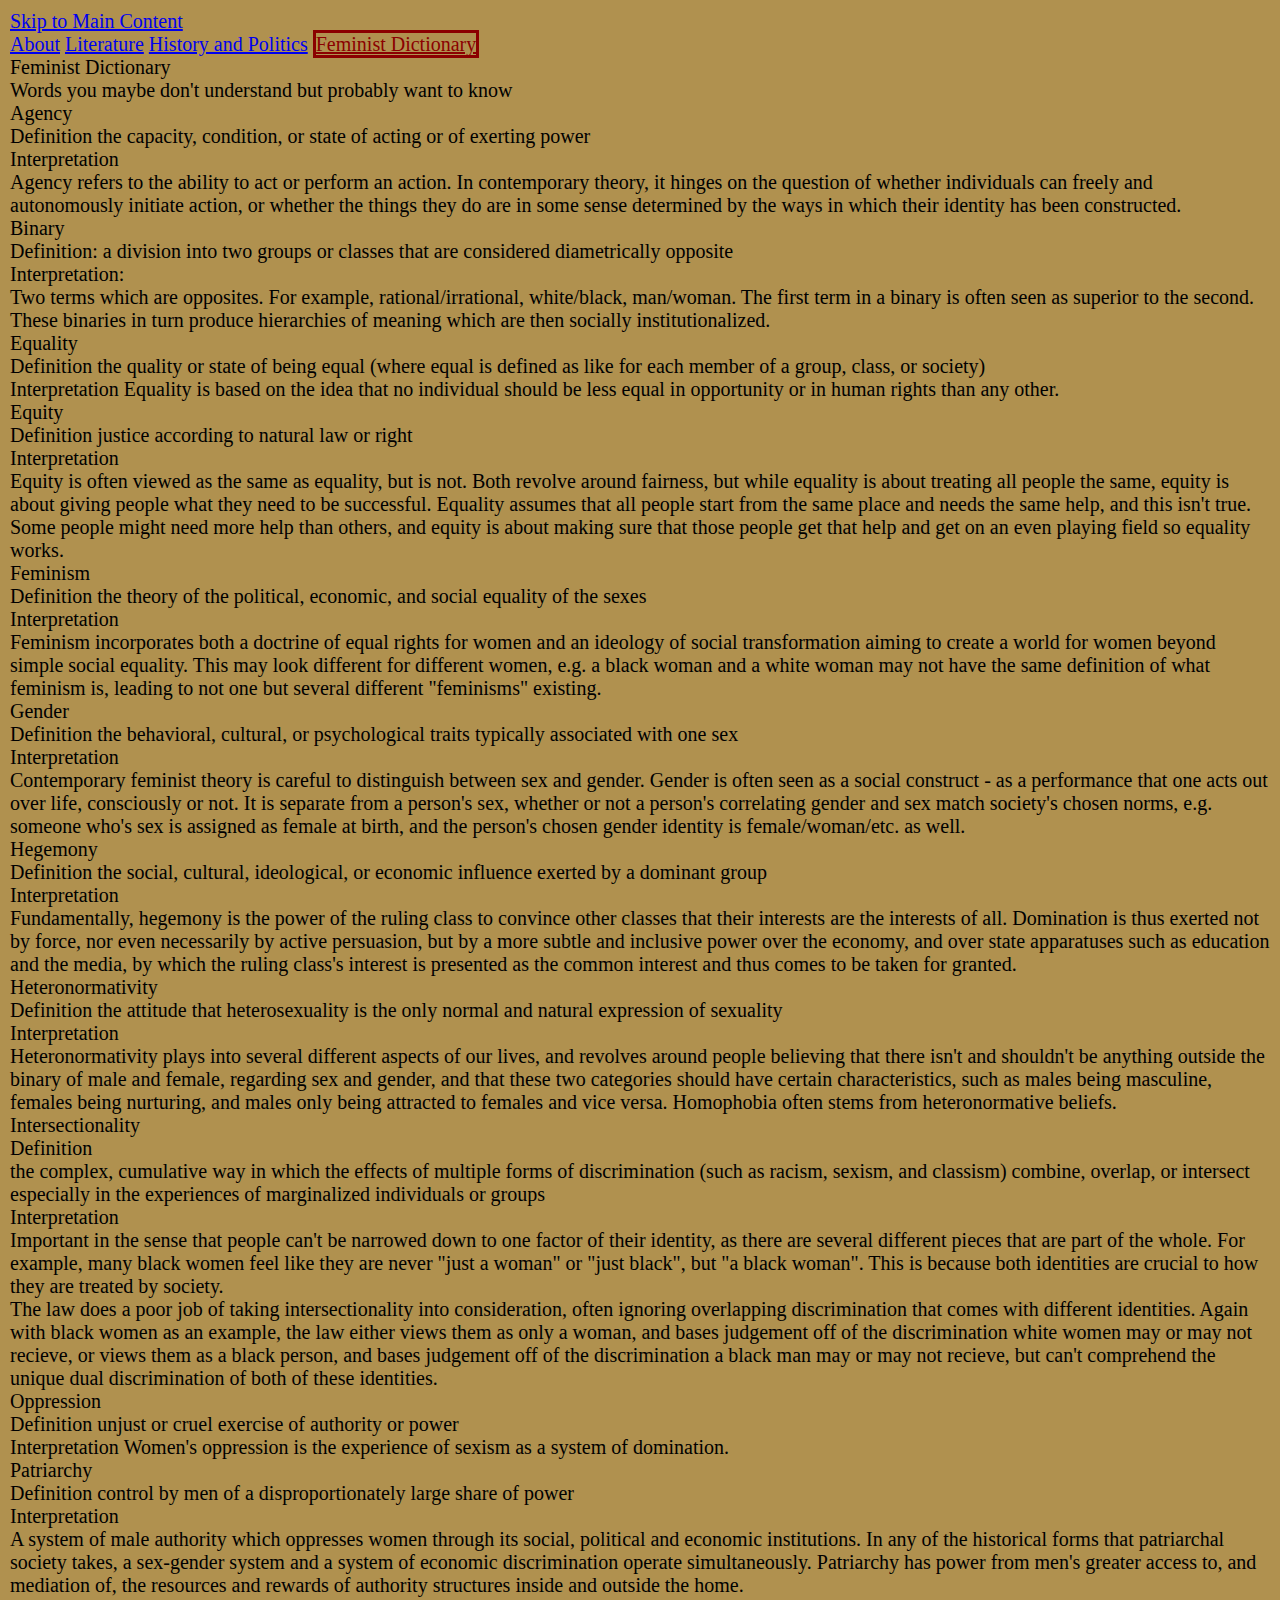
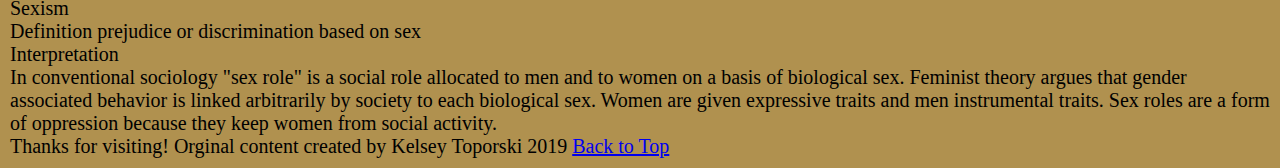
==== femdict.html @ 88dc7a97 "Add files via upload" ====
<!DOCTYPE html>
<html lang="en">
<head>
  <meta charset="UTF-8">

  <meta name="viewport" content="width=device-width, initial-scale=1.0">

  <!-- connects to the stylesheets -->
  <link rel="stylesheet" href="css/reset.css">
  <link rel="stylesheet" href="css/style.css">

  <!-- connect to a Google font -->  
  <!-- connect to a Font Aweseom font -->
  <!-- connect to a favicon -->

  <title>Women's Web - Dictionary</title>
</head>

<body>
  <a href="#mainstuff">Skip to Main Content</a>
  <header>
    <nav>
        <ul>
          <li><a href="index.html">About</a></li>
          <li><a href="literature.html">Literature</a></li>
          <li><a href="history.html">History and Politics</a></li>
          <li><a class= "active" href="femdict.html">Feminist Dictionary</a></li>
        </ul>
    </nav>
      <!-- definitions from meriam webster -->
      <!-- interpretations from
            The Dictionary of Feminist Theory - Maggie Humm,
            Key Concepts In Post-Colonial Studies - Ashcroft, Bill, Gareth Griffiths, and Helen Tiffin,
            or myself -->
      <!-- interpretation of equity from https://everydayfeminism.com/2014/09/equality-is-not-enough/ -->

    <h1>Feminist Dictionary</h1>
    Words you maybe don't understand but probably want to know

  </header>

  <main id="mainstuff">
  

      <!-- definitions from meriam webster -->
      <!-- interpretations from
            The Dictionary of Feminist Theory - Maggie Humm,
            Key Concepts In Post-Colonial Studies - Ashcroft, Bill, Gareth Griffiths, and Helen Tiffin,
            or myself -->
      <!-- interpretation of equity from https://everydayfeminism.com/2014/09/equality-is-not-enough/ -->

      <dl>
        <dt>Agency</dt>
        <dd>Definition
          <p>
            the capacity, condition, or state of acting or of exerting power
          </p>
        <dd>Interpretation
          <p>
            Agency refers to the ability to act or perform an action. In contemporary theory, it hinges on the question of whether individuals can freely and autonomously initiate action, or whether the things they do are in some sense determined by the ways in which their identity has been constructed.
          </p>

        
        <dt>Binary</dt>
        <dd>Definition:
          <p>
            a division into two groups or classes that are considered diametrically opposite
          </p></dd>
        <dd>Interpretation:
          <p>
            Two terms which are opposites. For example, rational/irrational, white/black, man/woman. The first term in a binary is often seen as superior to the second. These binaries in turn produce hierarchies of meaning which are then socially institutionalized.
          </p></dd>
        
          
        <dt>Equality</dt>
        <dd>Definition
          <p>
            the quality or state of being equal (where equal is defined as like for each member of a group, class, or society)
          </p></dd>
        <dd>Interpretation
          <p>
            Equality is based on the idea that no individual should be less equal in opportunity or in human rights than any other.
          </p></dd>
        
          
        <dt>Equity</dt>
        <dd>Definition
          <p>
            justice according to natural law or right
          </p></dd>
        <dd>Interpretation
          <p>
            Equity is often viewed as the same as equality, but is not. Both revolve around fairness, but while equality is about treating all people the same, equity is about giving people what they need to be successful. Equality assumes that all people start from the same place and needs the same help, and this isn't true. Some people might need more help than others, and equity is about making sure that those people get that help and get on an even playing field so equality works.
          </p></dd>
        
          
        <dt>Feminism</dt>
        <dd>Definition
          <p>
            the theory of the political, economic, and social equality of the sexes
          </p></dd>
        <dd>Interpretation
          <p>
            Feminism incorporates both a doctrine of equal rights for women and an ideology of social transformation aiming to create a world for women beyond simple social equality. This may look different for different women, e.g. a black woman and a white woman may not have the same definition of what feminism is, leading to not one but several different "feminisms" existing.
          </p></dd>
       
          
        <dt>Gender</dt>
        <dd>Definition
          <p>
            the behavioral, cultural, or psychological traits typically associated with one sex
          </p></dd>
        <dd>Interpretation
          <p>
            Contemporary feminist theory is careful to distinguish between sex and gender. Gender is often seen as a social construct - as a performance that one acts out over life, consciously or not. It is separate from a person's sex, whether or not a person's correlating gender and sex match society's chosen norms, e.g. someone who's sex is assigned as female at birth, and the person's chosen gender identity is female/woman/etc. as well.
          </p></dd>
        
          
        <dt>Hegemony</dt>
        <dd>Definition
          <p>
            the social, cultural, ideological, or economic influence exerted by a dominant group
          </p></dd>
        <dd>Interpretation
          <p>
            Fundamentally, hegemony is the power of the ruling class to convince other classes that their interests are the interests of all.  Domination is thus exerted not by force, nor even necessarily by active persuasion, but by a more subtle and inclusive power over the economy, and over state apparatuses such as education and the media, by which the ruling class's interest is presented as the common interest and thus comes to be taken for granted.
          </p></dd>
       
          
        <dt>Heteronormativity</dt>
        <dd>Definition
          <p>
            the attitude that heterosexuality is the only normal and natural expression of sexuality
          </p></dd>
        <dd>Interpretation
          <p>
            Heteronormativity plays into several different aspects of our lives, and revolves around people believing that there isn't and shouldn't be anything outside the binary of male and female, regarding sex and gender, and that these two categories should have certain characteristics, such as males being masculine, females being nurturing, and males only being attracted to females and vice versa. Homophobia often stems from heteronormative beliefs.
          </p></dd>
        
          
        <dt>Intersectionality</dt>
        <dd>Definition
          <p>
            the complex, cumulative way in which the effects of multiple forms of discrimination (such as racism, sexism, and classism) combine, overlap, or intersect especially in the experiences of marginalized individuals or groups
          </p></dd>
        <dd>Interpretation
          <p>
            Important in the sense that people can't be narrowed down to one factor of their identity, as there are several different pieces that are part of the whole. For example, many black women feel like they are never "just a woman" or "just black", but "a black woman". This is because both identities are crucial to how they are treated by society.
          </p>
          <p>
            The law does a poor job of taking intersectionality into consideration, often ignoring overlapping discrimination that comes with different identities. Again with black women as an example, the law either views them as only a woman, and bases judgement off of the discrimination white women may or may not recieve, or views them as a black person, and bases judgement off of the discrimination a black man may or may not recieve, but can't comprehend the unique dual discrimination of both of these identities.
          </p></dd>
           
          
        <dt>Oppression</dt>
        <dd>Definition
          <p>
            unjust or cruel exercise of authority or power
          </p></dd>
        <dd>Interpretation
          <p>
            Women's oppression is the experience of sexism as a system of domination.
          </p></dd>
       
          
        <dt>Patriarchy</dt>
        <dd>Definition
          <p>
            control by men of a disproportionately large share of power
          </p></dd>
        <dd>Interpretation
          <p>
            A system of male authority which oppresses women through its social, political and economic institutions. In any of the historical forms that patriarchal society takes, a sex-gender system and a system of economic discrimination operate simultaneously. Patriarchy has power from men's greater access to, and mediation of, the resources and rewards of authority structures inside and outside the home.
          </p></dd>
             
          
        <dt>Sexism</dt>
        <dd>Definition
          <p>
            prejudice or discrimination based on sex
          </p></dd>
        <dd>Interpretation
          <p>
            In conventional sociology "sex role" is a social role allocated to men and to women on a basis of biological sex. Feminist theory argues that gender associated behavior is linked arbitrarily by society to each biological sex. Women are given expressive traits and men instrumental traits. Sex roles are a form of oppression because they keep women from social activity.
          </p></dd>
      </dl>

    </main>

    <footer>
      <p class="thanks">
        Thanks for visiting! <i class="far fa-grin"></i>
      </p>
      <p>Orginal content created by Kelsey Toporski 2019</p>

      <a href="#top" class="tops">Back to Top</a>
    </footer>

</body>
</html>
---- css/style.css ----
h2{
    font-size: 50px;
}

body{
	padding: 10px;
	background-color: #B0914F;
	font-size: 125%;
}

img{
    width: 45%;
    padding: 10px;
    margin: 5px;
    border: outset #4F6EB0 10px;
}

img:hover{
    color:blue
}

li{
    display: inline-block;
    margin: 5 px;
}

.active{
    color: darkred;
    border: solid darkred;
}

p{
    display: inline-block;
    text-align: left;
}
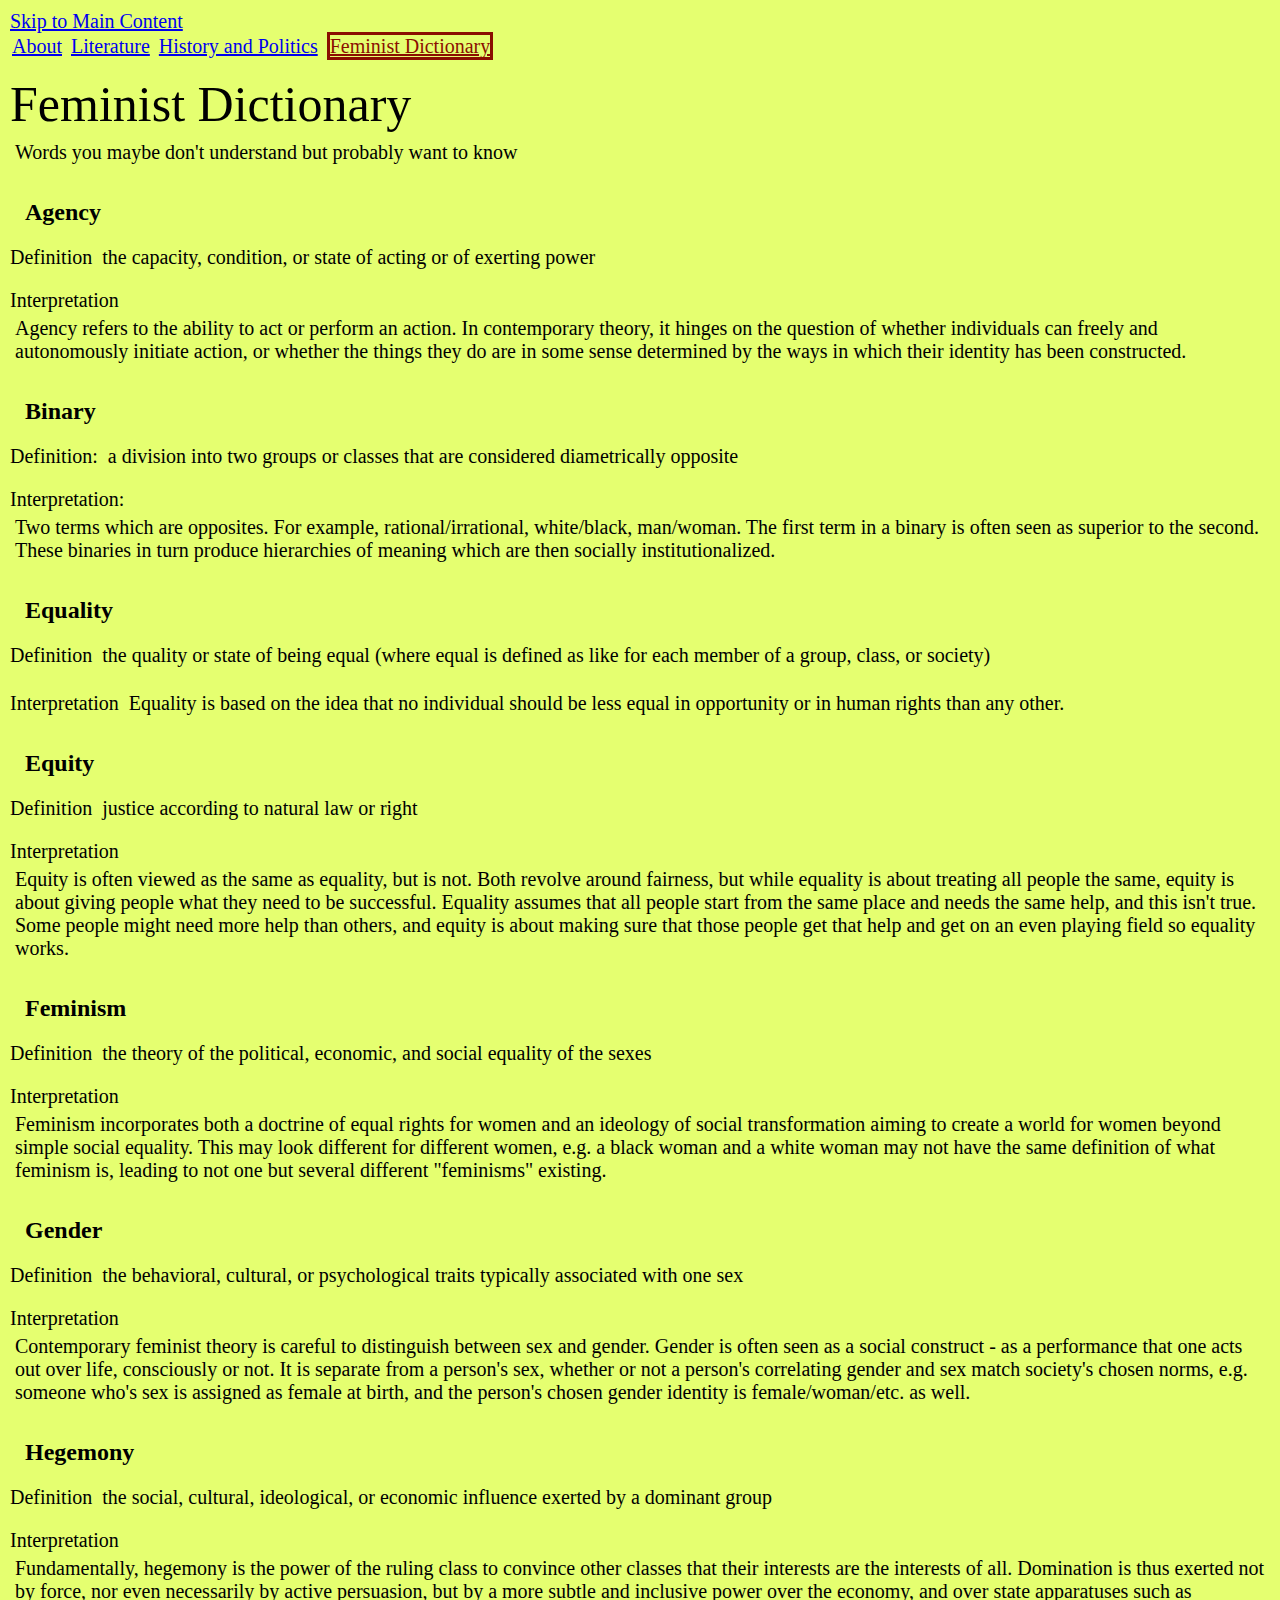
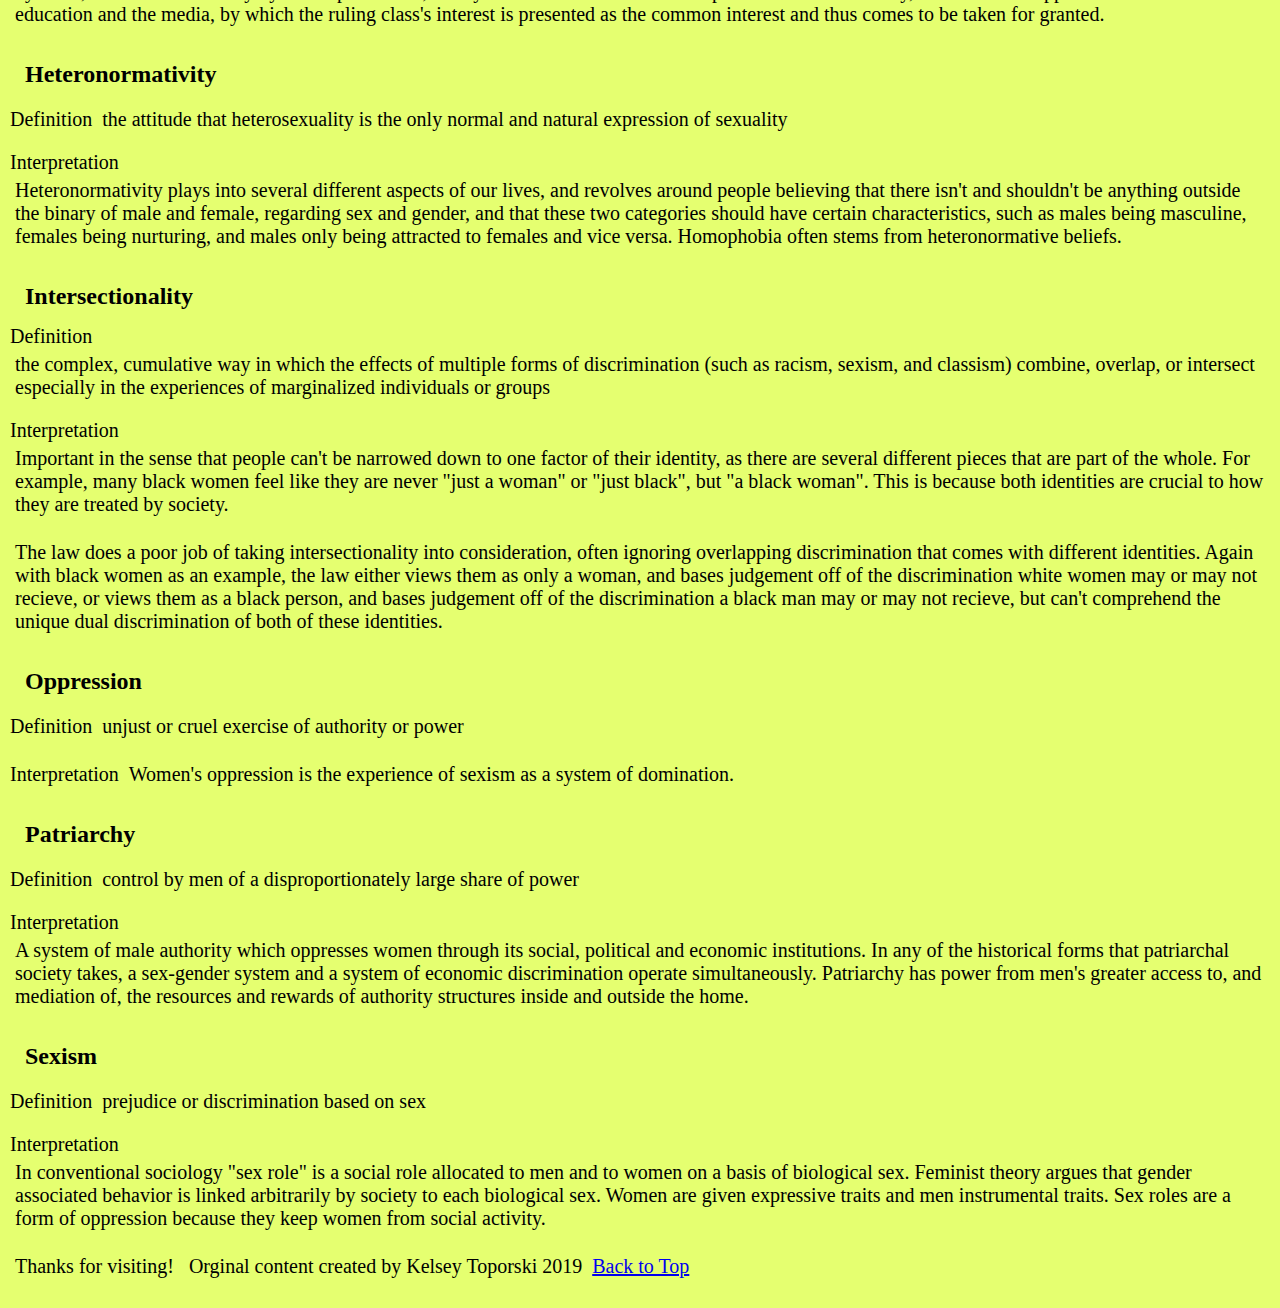
==== commit fbc72c74: "Add files via upload" ====
--- a/femdict.html
+++ b/femdict.html
@@ -35,7 +35,8 @@
       <!-- interpretation of equity from https://everydayfeminism.com/2014/09/equality-is-not-enough/ -->
 
     <h1>Feminist Dictionary</h1>
-    Words you maybe don't understand but probably want to know
+
+    <p>Words you maybe don't understand but probably want to know</p>
 
   </header>
 
--- a/css/style.css
+++ b/css/style.css
@@ -1,10 +1,23 @@
+
+h1{
+    font-size: 50px;
+    padding: 15px 0px 3px 0px;
+    font-family: 'Nunito Sans';
+}
+
 h2{
-    font-size: 50px;
+    font-size: 40px;
+    padding: 15px 0px 3px 0px;
+}
+
+h3{
+    font-size: 25px;
+    padding: 0px 0px 0px 0px;
 }
 
 body{
 	padding: 10px;
-	background-color: #B0914F;
+	background-color: hsl(71, 100%, 72%);
 	font-size: 125%;
 }
 
@@ -12,24 +25,131 @@
     width: 45%;
     padding: 10px;
     margin: 5px;
-    border: outset #4F6EB0 10px;
-}
-
-img:hover{
-    color:blue
+    border: outset #41fb3a 10px;
+    border-radius: 30px;
 }
 
 li{
     display: inline-block;
-    margin: 5 px;
+    margin: 2px;
+}
+
+@keyframes background-color {
+    from {background-color: #41fb3a;}
+    to {background-color: antiquewhite;}
+}
+
+.lit h3, .lit ul, .lit p{
+    background-color: antiquewhite;
+    animation-name: background-color;
+    animation-duration: 3s;
 }
 
 .active{
-    color: darkred;
-    border: solid darkred;
+    color: #8A0E00;
+    border: solid #8A0E00;
 }
 
 p{
     display: inline-block;
     text-align: left;
-}+    padding: 5px 5px 20px 5px;
+}
+
+.lit{
+    display: grid;
+    grid-template-columns: 50% 50%;
+    margin-top: 30px;
+}
+
+.lit h2{
+    padding: 10px 0px 10px 10px;
+}
+
+.lit:nth-child(odd) img{
+    grid-column: 1 / 1;
+    grid-row: 2 / span 4;
+    border-style: ridge;
+}
+
+.lit:nth-child(even) img{
+    grid-column: 2 / 2;
+    grid-row: 2 / span 4;
+    border-style: ridge;
+}
+
+.lit:nth-child(even) p{
+    grid-column: 1 / 1;
+}
+
+.lit:nth-child(odd) p{
+    grid-column: 2 / 2;
+}
+
+.lit:nth-child(odd) h3{
+    grid-column: 1 / 2;
+    padding: 0px 10px 10px 0px;
+}
+
+.lit:nth-child(even) h3{
+    grid-column: 1 / 1;
+    padding: 0px 10px 40px 0px;
+}
+
+.lit:nth-child(odd) h3{
+    grid-column: 2 / 2;
+    padding: 0px 10px 40px 0px;
+}
+
+.lit:nth-child(even) ul{
+    grid-column: 1 / 1;
+}
+
+.lit:nth-child(odd) ul{
+    grid-column: 2 / 2;
+}
+
+.hist{
+    display: flex;
+    flex-direction: row;
+    flex-wrap: wrap;
+    align-content: space-between;
+    min-height: 100px;
+    margin: 20px 50px 20px 20px;
+}
+
+.hist h2{
+    padding: 10px 30px 0px 10px;
+}
+
+.hist img{
+    margin: 10px 0px 20px 10px;
+}
+
+.hist img:hover{
+    transform: scale(.8);
+}
+
+.hist p{
+    background-color: antiquewhite;
+    animation-name: background-color;
+    animation-duration: 3s;
+}
+
+dt{
+    margin: 0px;
+    font-size: larger;
+    font-weight: bold;
+}
+
+dt{
+    margin: 10px;
+    padding: 5px;
+}
+
+@media (prefers-reduced-motion: reduce) {
+    * {
+      animation-duration: 0s;
+      transition-duration: 0s;
+    }
+  }
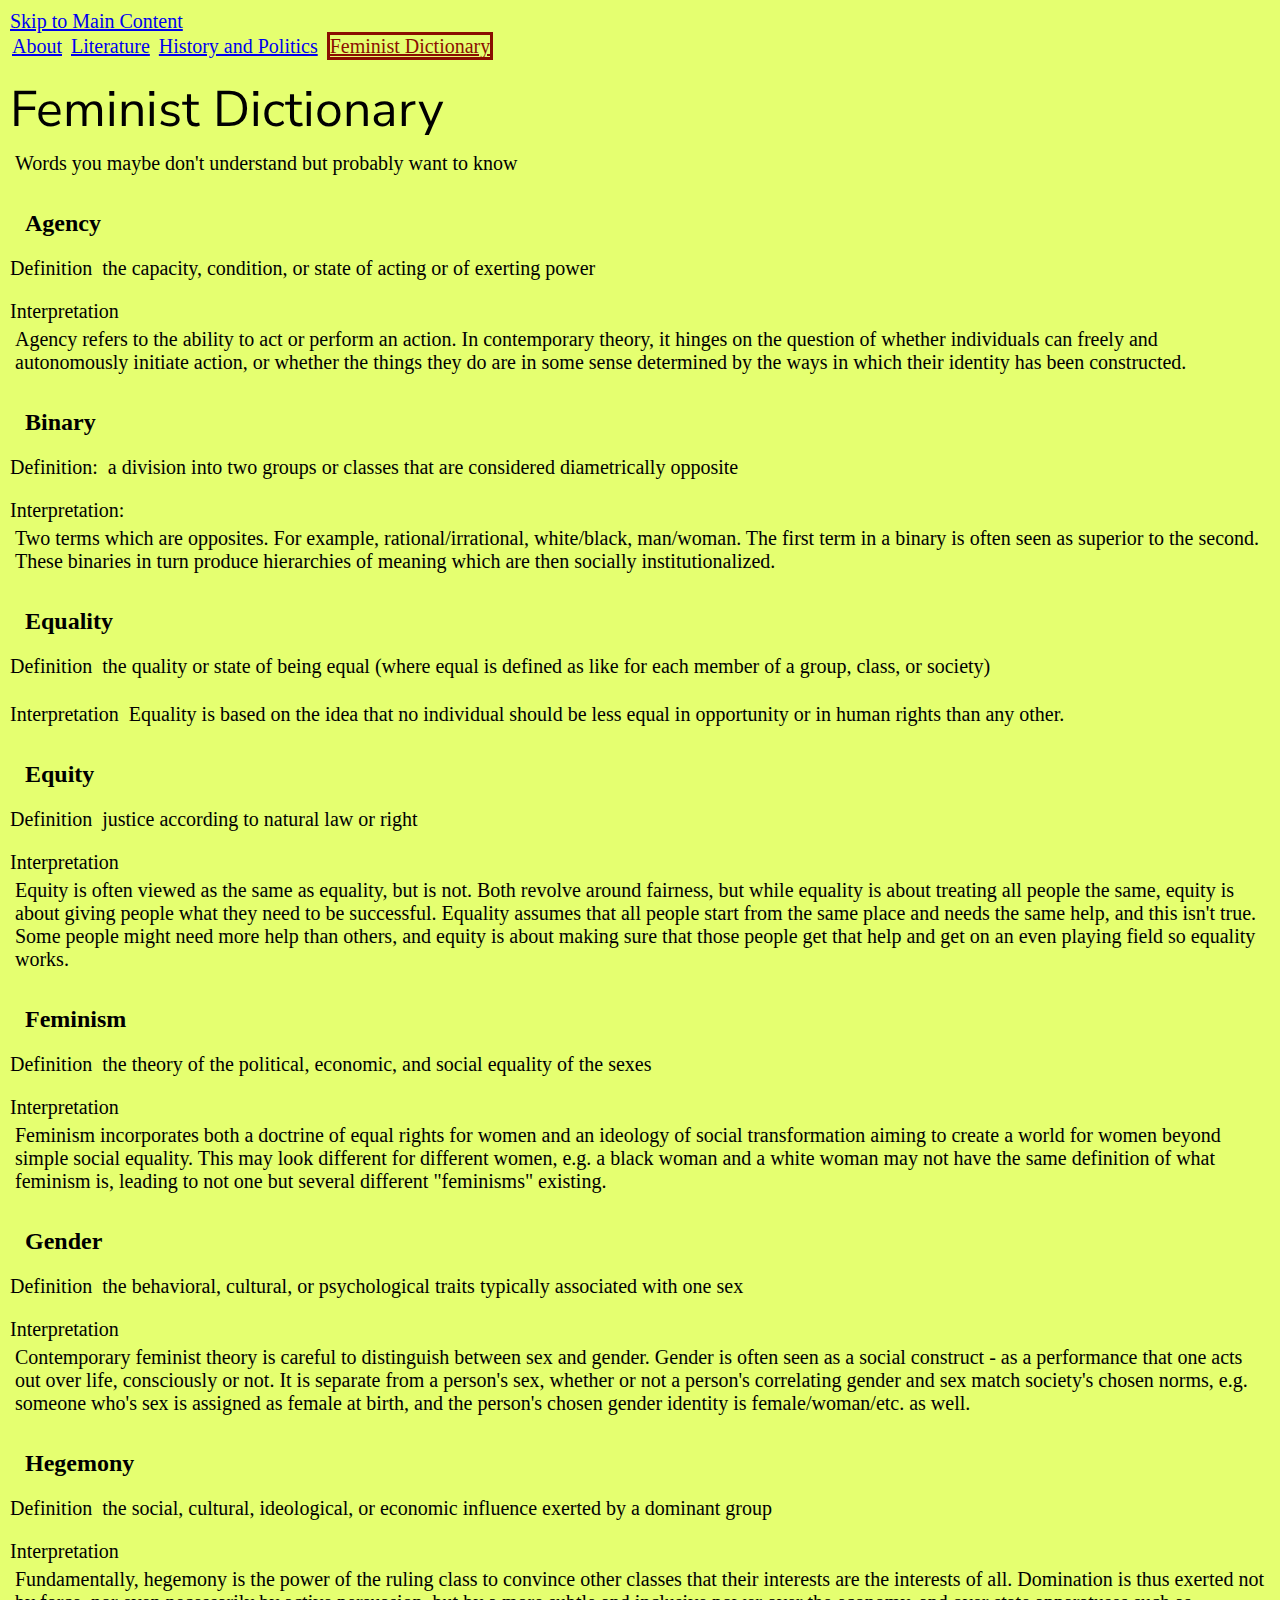
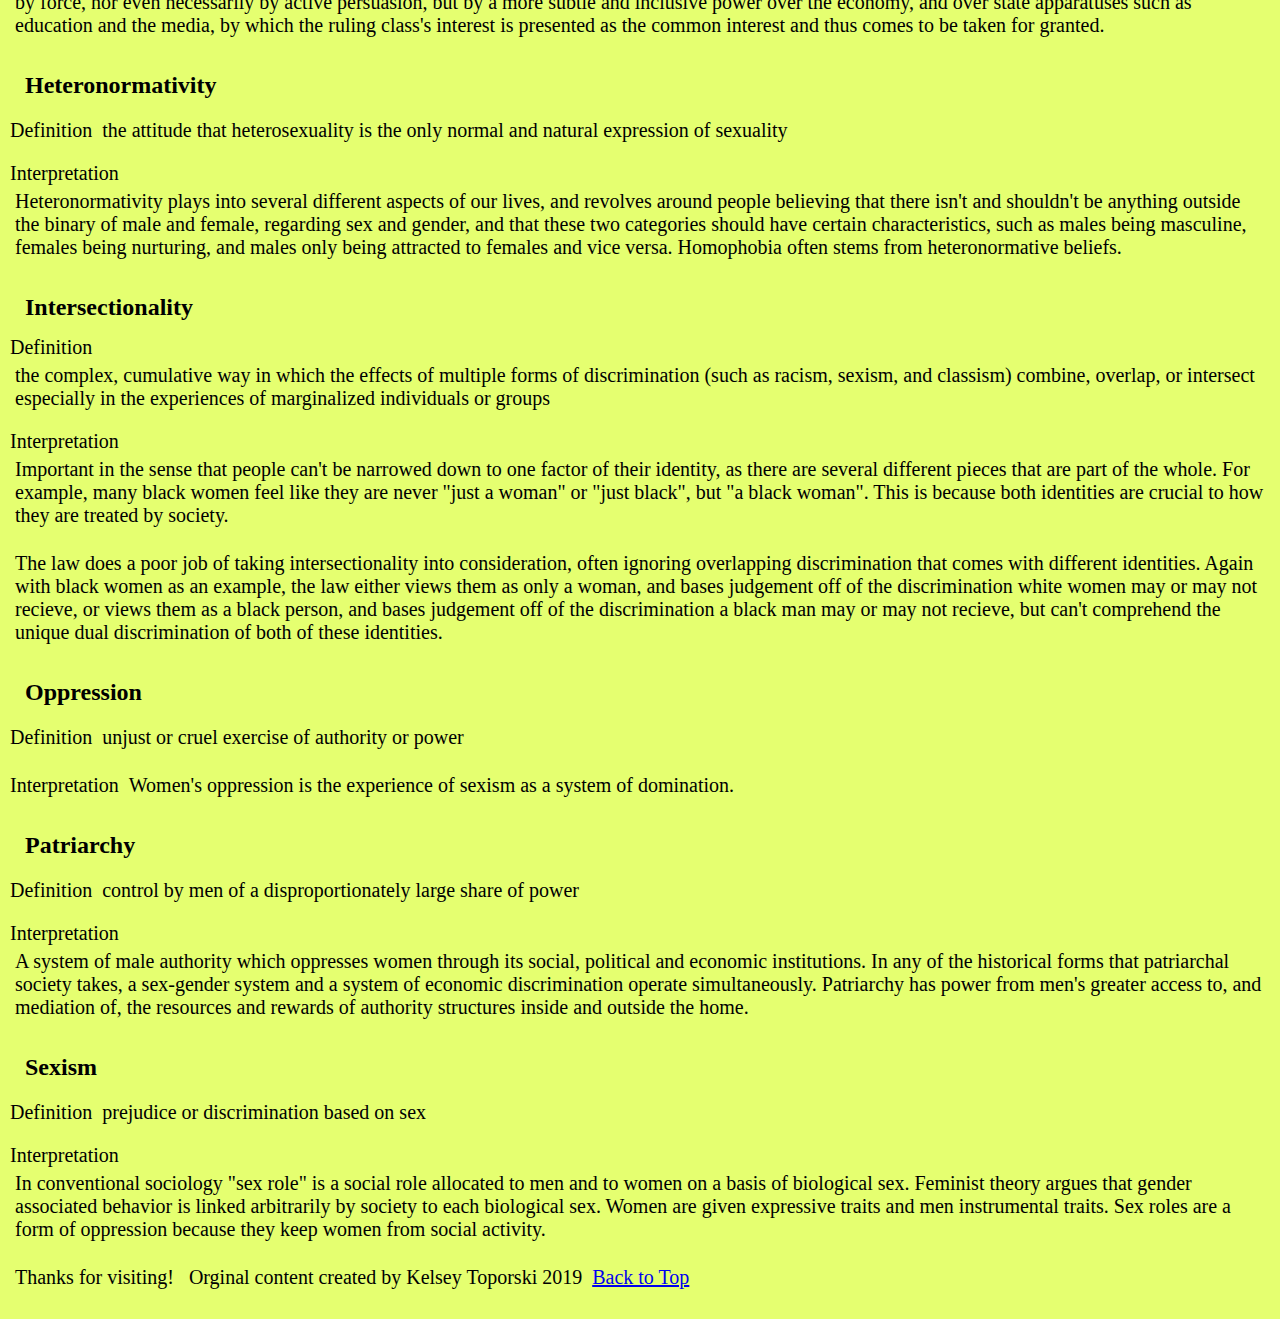
==== commit ffd801d5: "Add files via upload" ====
--- a/femdict.html
+++ b/femdict.html
@@ -10,7 +10,15 @@
   <link rel="stylesheet" href="css/style.css">
 
   <!-- connect to a Google font -->  
+
+  <link rel="preconnect" href="https://fonts.googleapis.com">
+  <link rel="preconnect" href="https://fonts.gstatic.com" crossorigin>
+  <link href="https://fonts.googleapis.com/css2?family=Nunito+Sans:ital,wght@0,300;1,300&display=swap" rel="stylesheet">
+
   <!-- connect to a Font Aweseom font -->
+
+  <link rel="stylesheet" href="https://cdnjs.cloudflare.com/ajax/libs/font-awesome/4.7.0/css/font-awesome.min.css">
+
   <!-- connect to a favicon -->
 
   <title>Women's Web - Dictionary</title>
--- a/css/style.css
+++ b/css/style.css
@@ -3,6 +3,7 @@
     font-size: 50px;
     padding: 15px 0px 3px 0px;
     font-family: 'Nunito Sans';
+    background-image: url("https://external-content.duckduckgo.com/iu/?u=https%3A%2F%2Fwww.goodfreephotos.com%2Falbums%2Ftextures%2Fcrumpled-paper-texture.jpg&f=1&nofb=1&ipt=18f72dedb4416f974fbf1643d8217a1e86cb8fbde48d6ec51c8c306a841042e2&ipo=images");
 }
 
 h2{
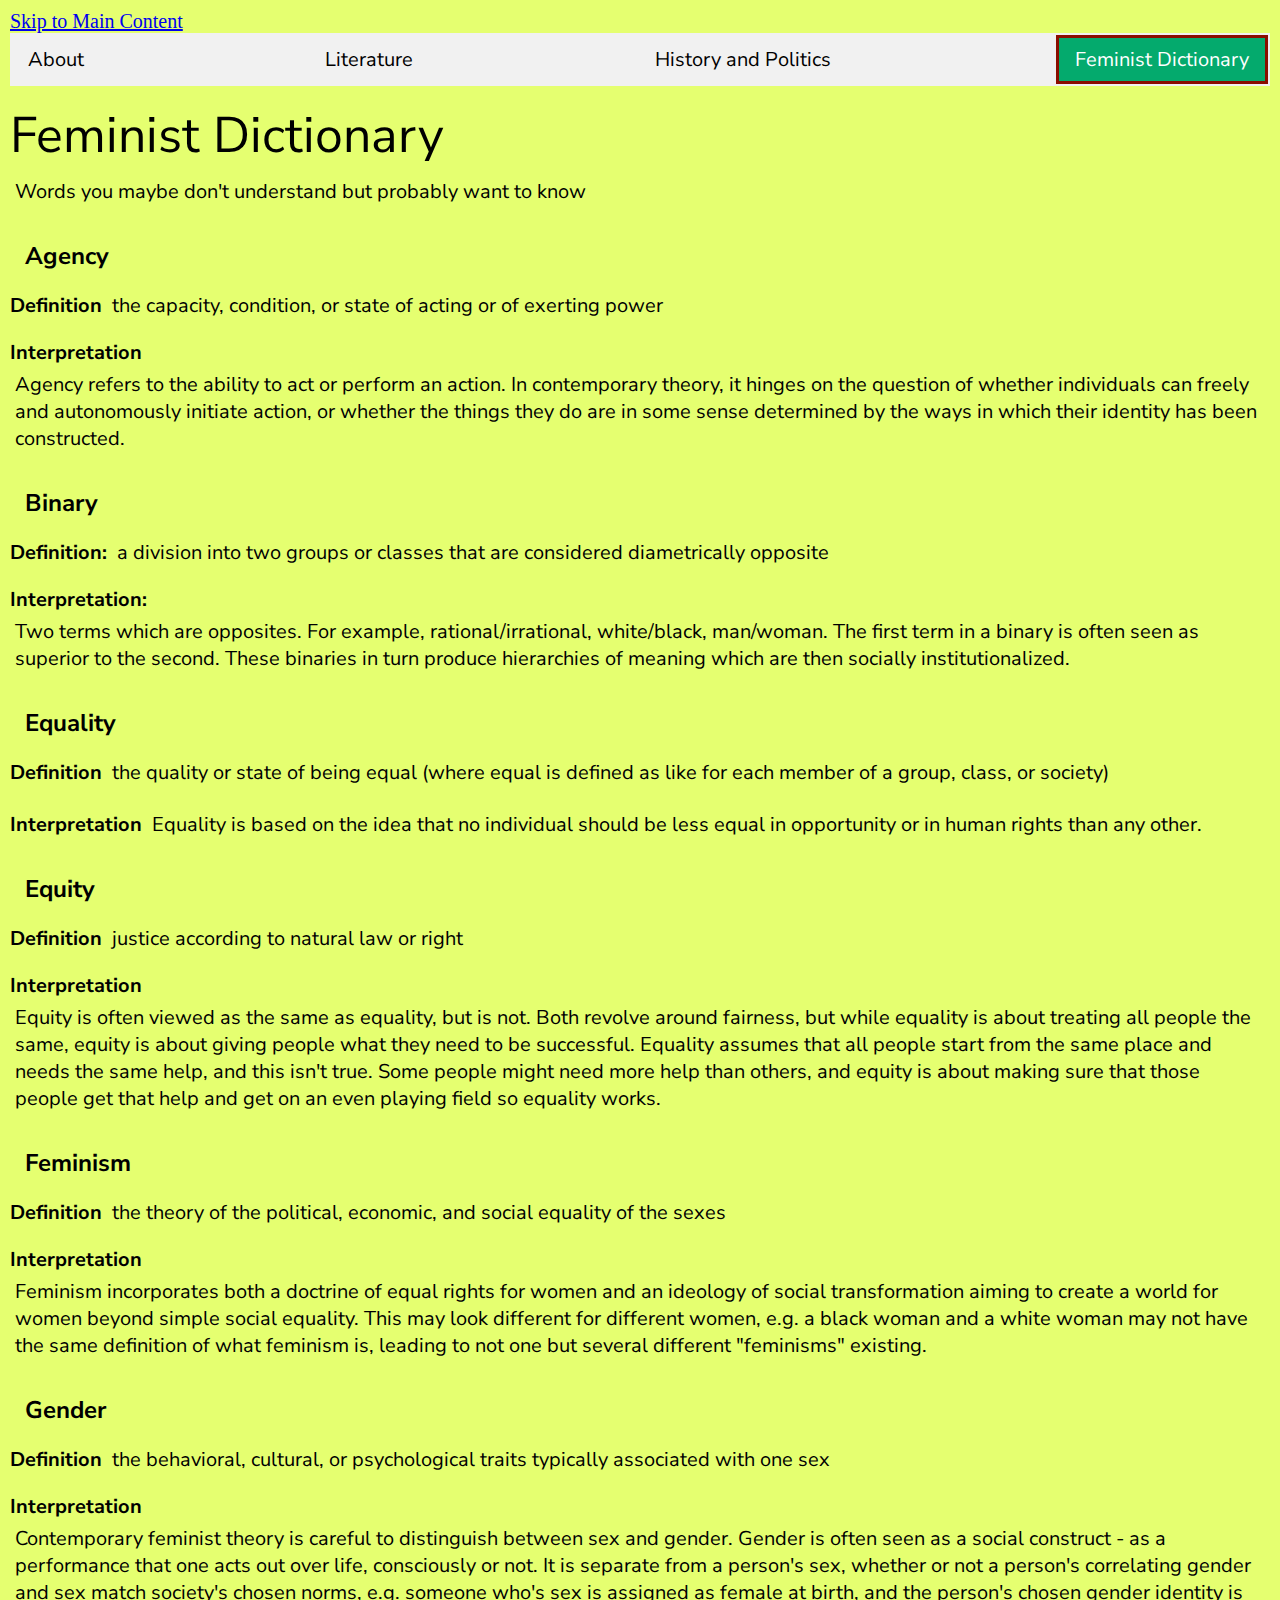
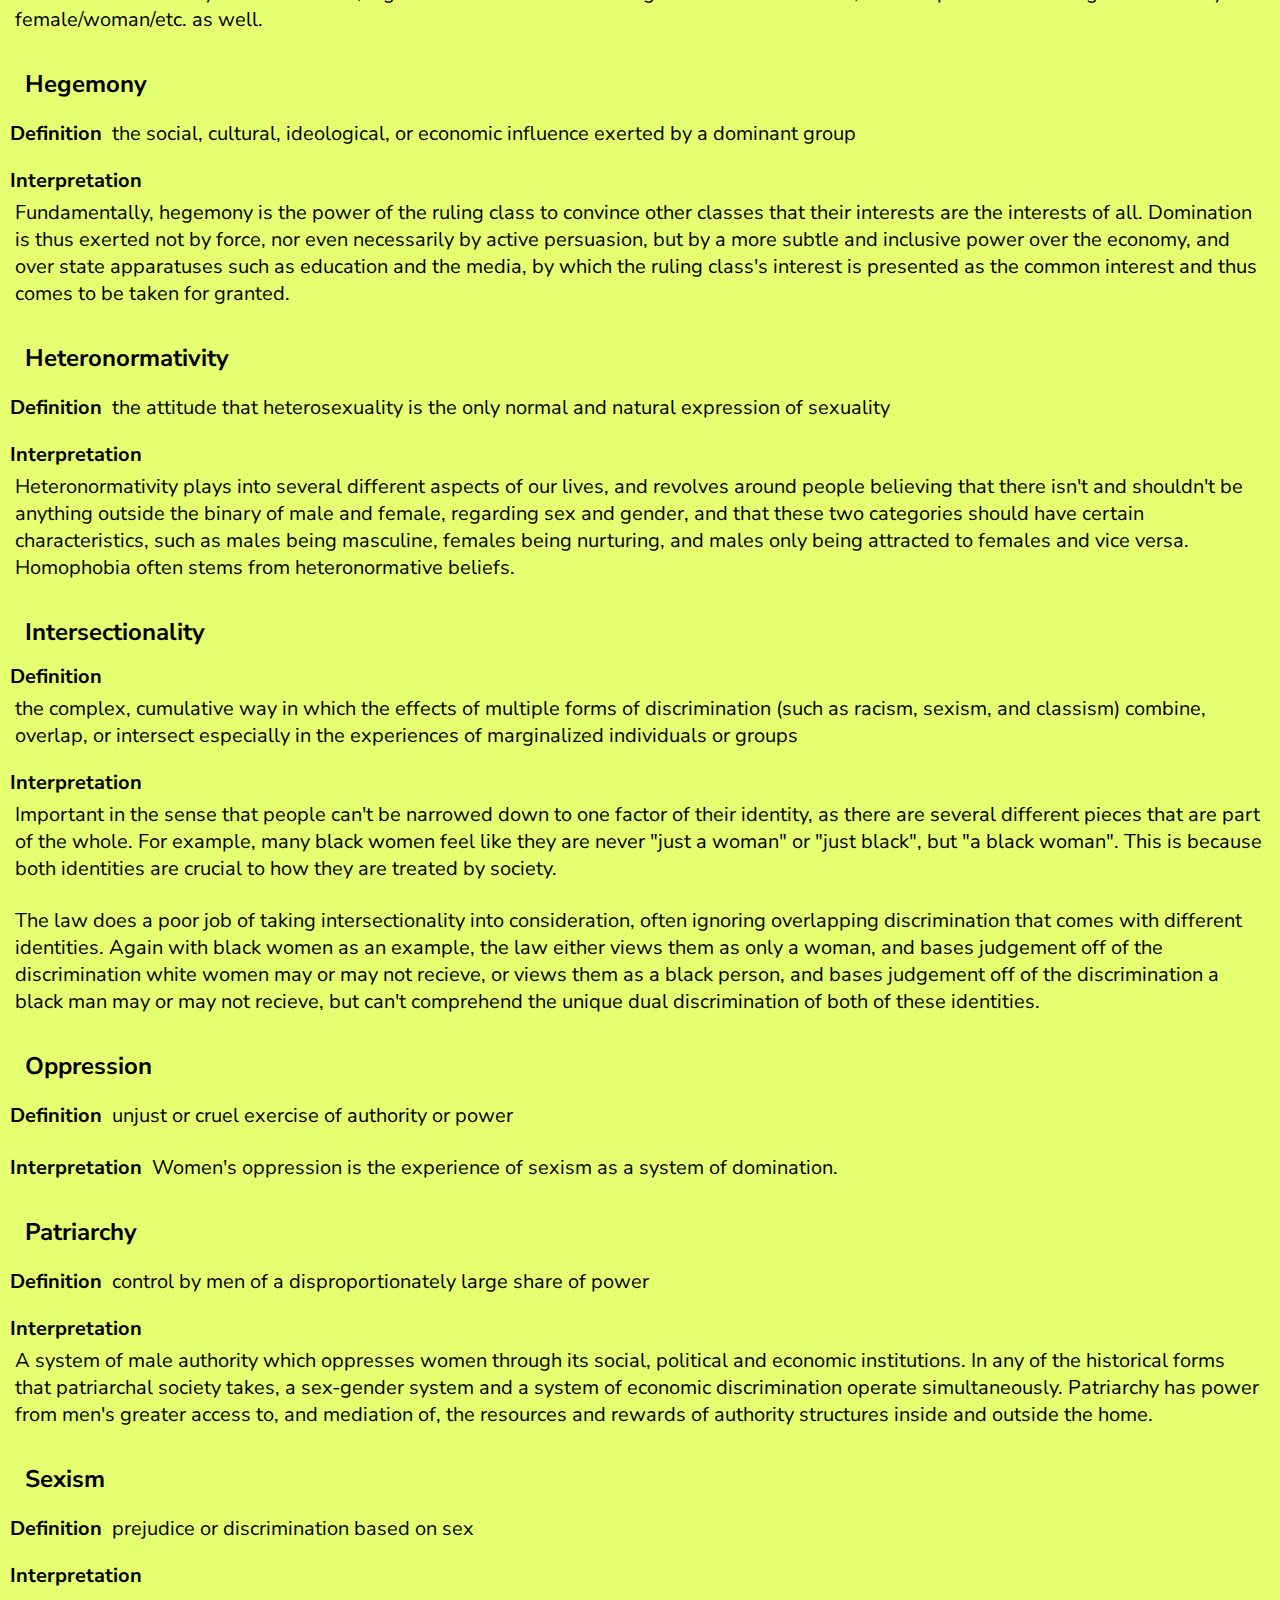
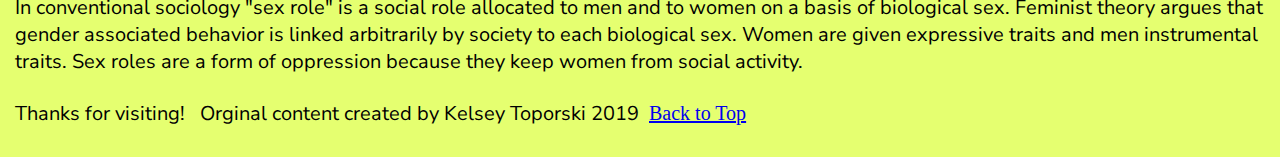
==== commit bed0020c: "Add files via upload" ====
--- a/femdict.html
+++ b/femdict.html
@@ -20,6 +20,7 @@
   <link rel="stylesheet" href="https://cdnjs.cloudflare.com/ajax/libs/font-awesome/4.7.0/css/font-awesome.min.css">
 
   <!-- connect to a favicon -->
+  <link rel="icon" type="image/png" href="images/favicon1.png">
 
   <title>Women's Web - Dictionary</title>
 </head>
--- a/css/style.css
+++ b/css/style.css
@@ -9,11 +9,15 @@
 h2{
     font-size: 40px;
     padding: 15px 0px 3px 0px;
+    font-weight: bold;
+    font-family: 'Nunito Sans';
 }
 
 h3{
     font-size: 25px;
     padding: 0px 0px 0px 0px;
+    font-weight: bold;
+    font-family: 'Nunito Sans';
 }
 
 body{
@@ -33,6 +37,7 @@
 li{
     display: inline-block;
     margin: 2px;
+    font-family: 'Nunito Sans';
 }
 
 @keyframes background-color {
@@ -55,59 +60,109 @@
     display: inline-block;
     text-align: left;
     padding: 5px 5px 20px 5px;
-}
-
-.lit{
-    display: grid;
-    grid-template-columns: 50% 50%;
-    margin-top: 30px;
-}
-
-.lit h2{
-    padding: 10px 0px 10px 10px;
-}
-
-.lit:nth-child(odd) img{
-    grid-column: 1 / 1;
-    grid-row: 2 / span 4;
-    border-style: ridge;
-}
-
-.lit:nth-child(even) img{
-    grid-column: 2 / 2;
-    grid-row: 2 / span 4;
-    border-style: ridge;
-}
-
-.lit:nth-child(even) p{
-    grid-column: 1 / 1;
-}
-
-.lit:nth-child(odd) p{
-    grid-column: 2 / 2;
-}
-
-.lit:nth-child(odd) h3{
-    grid-column: 1 / 2;
-    padding: 0px 10px 10px 0px;
-}
-
-.lit:nth-child(even) h3{
-    grid-column: 1 / 1;
-    padding: 0px 10px 40px 0px;
-}
-
-.lit:nth-child(odd) h3{
-    grid-column: 2 / 2;
-    padding: 0px 10px 40px 0px;
-}
-
-.lit:nth-child(even) ul{
-    grid-column: 1 / 1;
-}
-
-.lit:nth-child(odd) ul{
-    grid-column: 2 / 2;
+    font-family: 'Nunito Sans';
+}
+
+ul {
+    list-style-type: none;
+    margin: 0;
+    padding: 0;
+    width: 200px;
+    background-color: #f1f1f1;
+  }
+
+  li a {
+    display: inline-table;
+    color: #000;
+    padding: 8px 16px;
+    text-decoration: none;
+  }
+
+  li a.active {
+    background-color: #04AA6D;
+    color: white;
+  }
+
+  li a:hover:not(.active) {
+    background-color: #555;
+    color: white;
+  }
+
+dd {
+    font-weight: bold;
+}
+
+@media (min-width: 768px) {
+    .lit{
+        display: grid;
+        grid-template-columns: 50% 50%;
+        margin-top: 30px;
+    }
+
+    .lit h2{
+        padding: 10px 0px 10px 10px;
+    }
+
+    .lit:nth-child(odd) img{
+        grid-column: 1 / 1;
+        grid-row: 2 / span 4;
+        border-style: ridge;
+    }
+
+    .lit:nth-child(even) img{
+        grid-column: 2 / 2;
+        grid-row: 2 / span 4;
+        border-style: ridge;
+    }
+
+    .lit:nth-child(even) p{
+        grid-column: 1 / 1;
+    }
+
+    .lit:nth-child(odd) p{
+        grid-column: 2 / 2;
+    }
+
+    .lit:nth-child(odd) h3{
+        grid-column: 1 / 2;
+        padding: 0px 10px 10px 0px;
+    }
+
+    .lit:nth-child(even) h3{
+        grid-column: 1 / 1;
+        padding: 0px 10px 40px 0px;
+    }
+
+    .lit:nth-child(odd) h3{
+        grid-column: 2 / 2;
+        padding: 0px 10px 40px 0px;
+    }
+
+    .lit:nth-child(even) ul{
+        grid-column: 1 / 1;
+    }
+
+    .lit:nth-child(odd) ul{
+        grid-column: 2 / 2;
+    }
+
+    ul {
+        display: flex;
+        flex-direction: row;
+        justify-content: space-between;
+        align-items: center;
+        width: 100%;
+        background-color: #f1f1f1;
+      }
+
+      li a {
+        display: inline-block;
+        padding: 8px 16px;
+      }
+
+    img{
+        width: 95%;
+    }
 }
 
 .hist{
@@ -119,16 +174,30 @@
     margin: 20px 50px 20px 20px;
 }
 
+@keyframes move {
+    from {
+      object-position: 600px 0;
+    }
+
+    to {
+      object-position: 100%;
+    }
+  }
+
+
+.hist img{
+    margin: 10px 0px 20px 10px;
+    animation-name: move;
+    animation-duration: 3s;
+}
+
+
 .hist h2{
     padding: 10px 30px 0px 10px;
 }
 
-.hist img{
-    margin: 10px 0px 20px 10px;
-}
-
 .hist img:hover{
-    transform: scale(.8);
+    background-color: #04AA6D;
 }
 
 .hist p{
@@ -141,11 +210,17 @@
     margin: 0px;
     font-size: larger;
     font-weight: bold;
+    font-family: 'Nunito Sans';
 }
 
 dt{
     margin: 10px;
     padding: 5px;
+    font-family: 'Nunito Sans';
+}
+
+dl{
+    font-family: 'Nunito Sans';
 }
 
 @media (prefers-reduced-motion: reduce) {
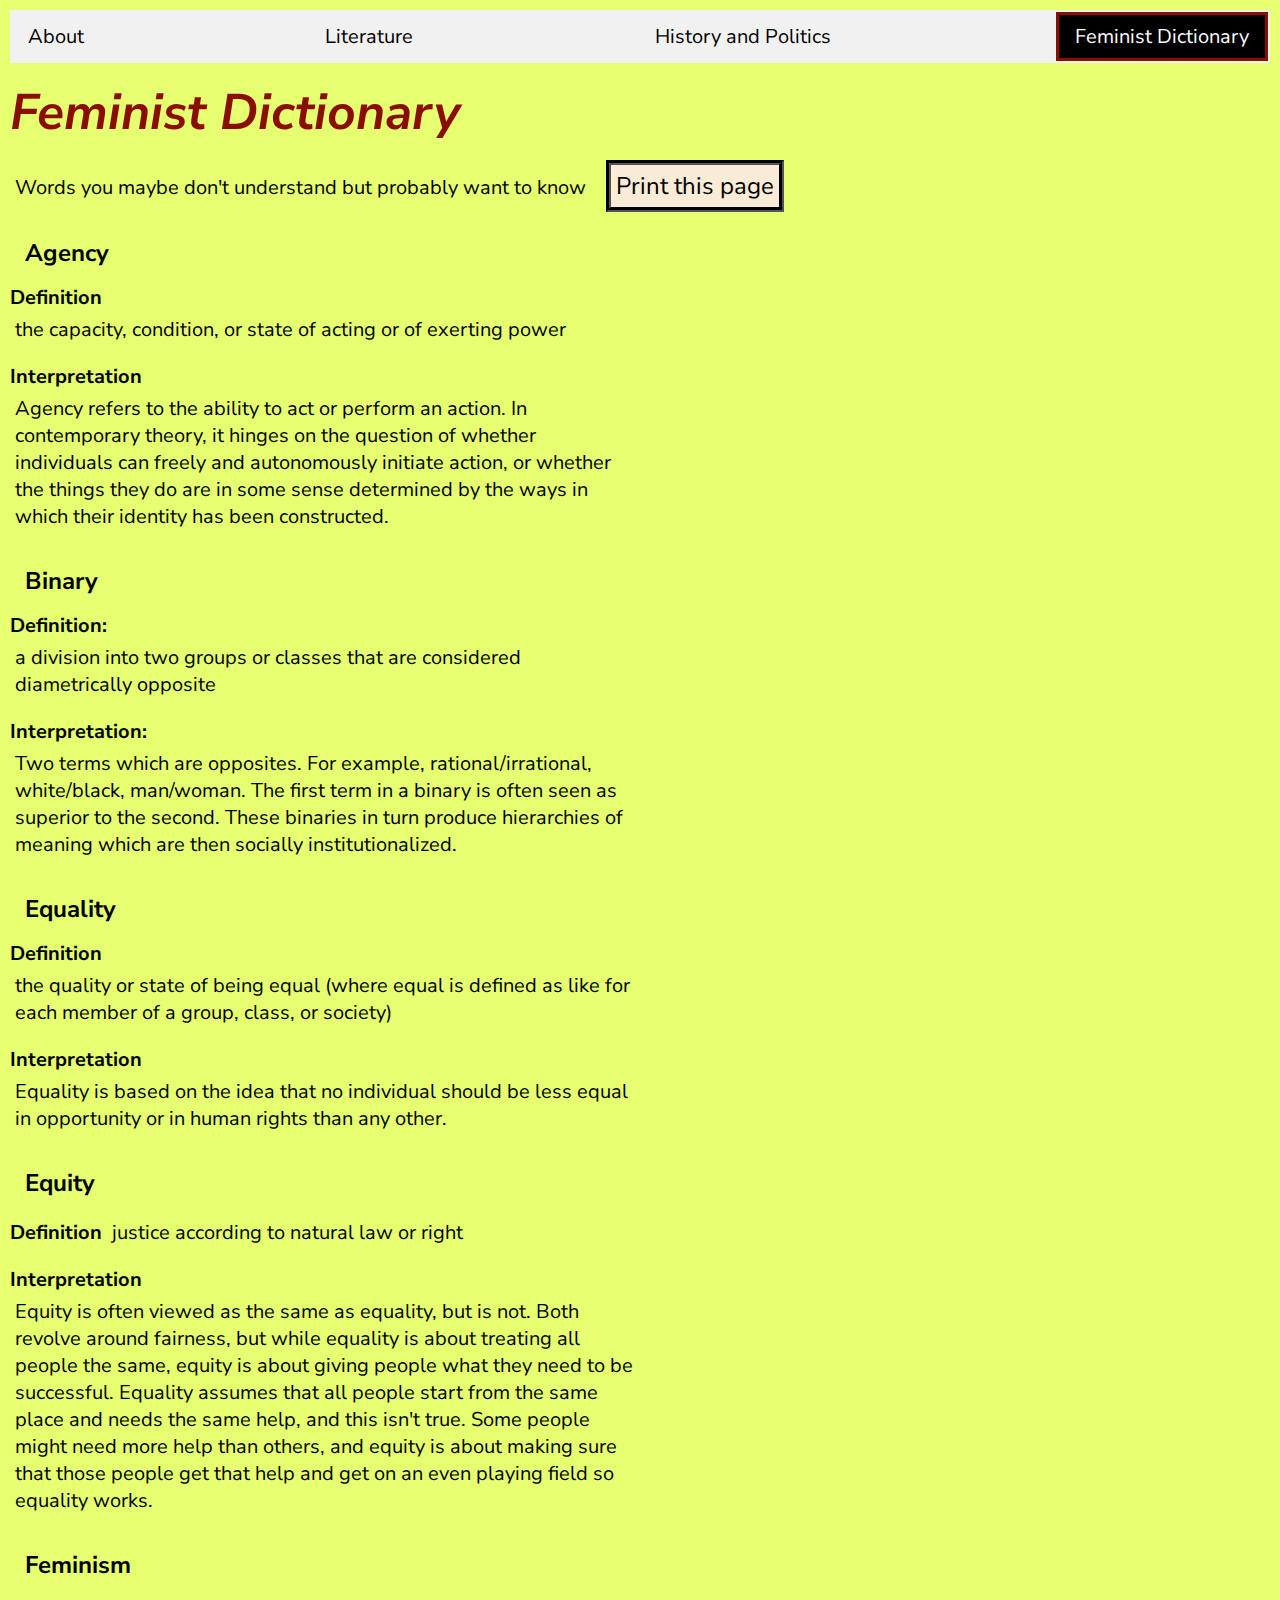
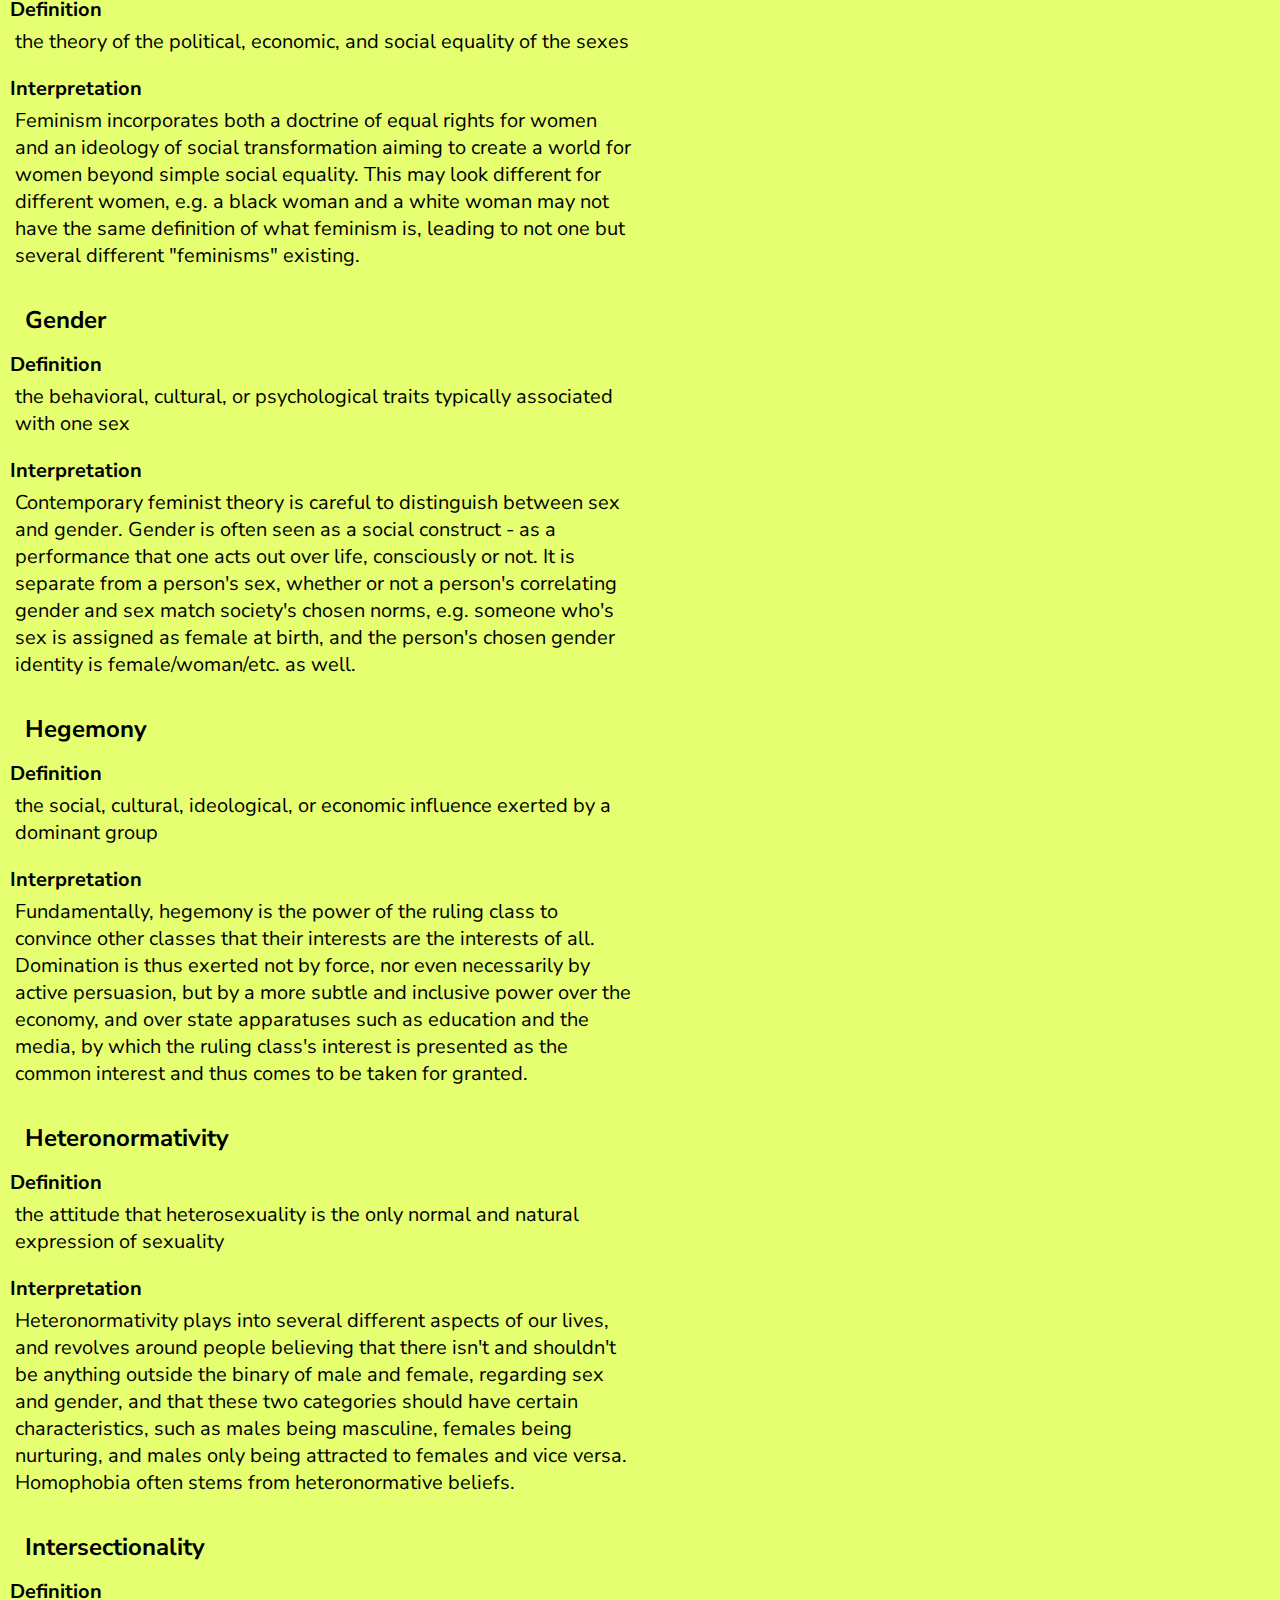
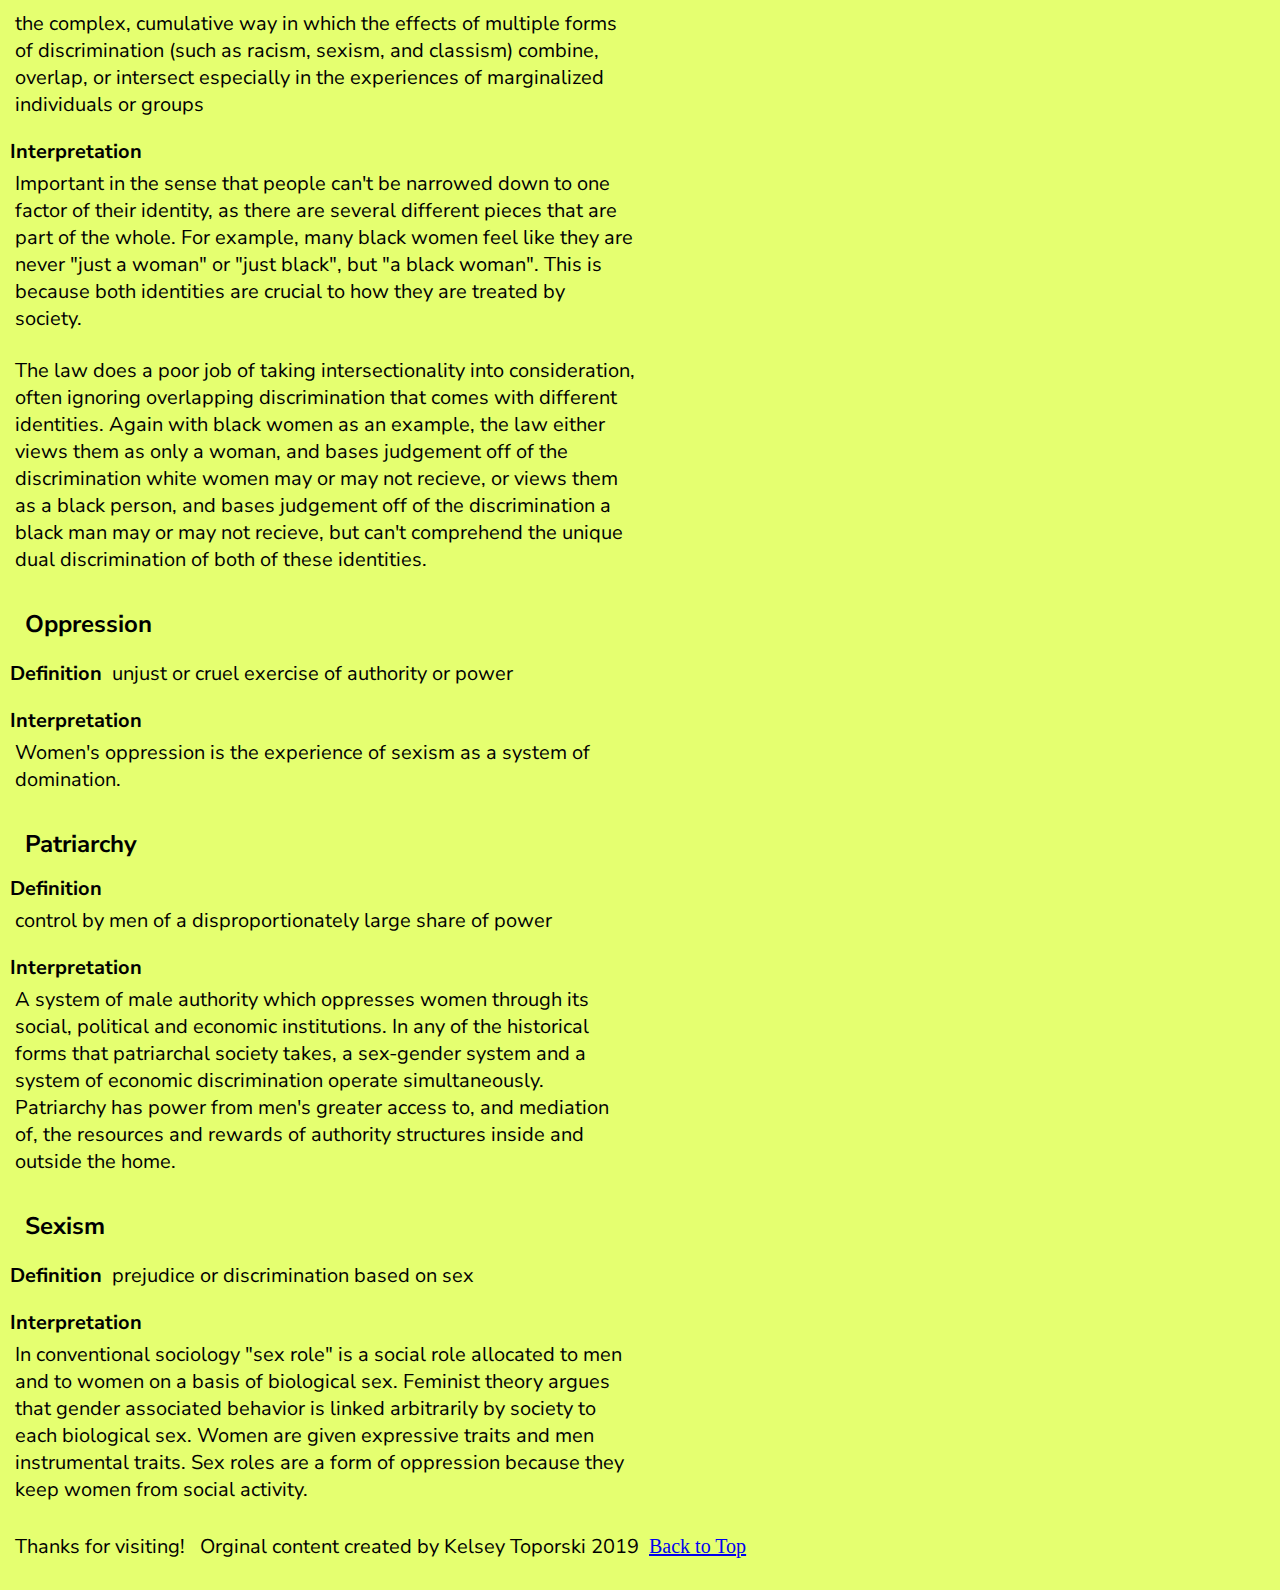
==== commit d09a917d: "Add files via upload" ====
--- a/femdict.html
+++ b/femdict.html
@@ -26,7 +26,7 @@
 </head>
 
 <body>
-  <a href="#mainstuff">Skip to Main Content</a>
+  <a href="#mainstuff" class="skip-link">Skip to Main Content</a>
   <header>
     <nav>
         <ul>
@@ -47,9 +47,11 @@
 
     <p>Words you maybe don't understand but probably want to know</p>
 
+    <button onclick="window.print()">Print this page</button>
+
   </header>
 
-  <main id="mainstuff">
+  <main id="mainstuff" class="dict">
   
 
       <!-- definitions from meriam webster -->
@@ -58,7 +60,6 @@
             Key Concepts In Post-Colonial Studies - Ashcroft, Bill, Gareth Griffiths, and Helen Tiffin,
             or myself -->
       <!-- interpretation of equity from https://everydayfeminism.com/2014/09/equality-is-not-enough/ -->
-
       <dl>
         <dt>Agency</dt>
         <dd>Definition
--- a/css/style.css
+++ b/css/style.css
@@ -4,6 +4,9 @@
     padding: 15px 0px 3px 0px;
     font-family: 'Nunito Sans';
     background-image: url("https://external-content.duckduckgo.com/iu/?u=https%3A%2F%2Fwww.goodfreephotos.com%2Falbums%2Ftextures%2Fcrumpled-paper-texture.jpg&f=1&nofb=1&ipt=18f72dedb4416f974fbf1643d8217a1e86cb8fbde48d6ec51c8c306a841042e2&ipo=images");
+    font-weight: bolder;
+    font-style: italic;
+    color: #8A0E00;
 }
 
 h2{
@@ -13,6 +16,14 @@
     font-family: 'Nunito Sans';
 }
 
+.skip-link{
+    display: none;
+}
+
+.skip-link:focus {
+    display: inline-block;
+}
+
 h3{
     font-size: 25px;
     padding: 0px 0px 0px 0px;
@@ -24,6 +35,16 @@
 	padding: 10px;
 	background-color: hsl(71, 100%, 72%);
 	font-size: 125%;
+}
+
+button {
+    font-size: 24px;
+    padding: 5px 5px;
+    margin: 10px;
+    background-color: antiquewhite;
+    font-family: 'Nunito Sans';
+    border-style: groove;
+    border-width: 5px;
 }
 
 img{
@@ -34,6 +55,11 @@
     border-radius: 30px;
 }
 
+img:active{
+    background-color: #8A0E00;
+}
+
+
 li{
     display: inline-block;
     margin: 2px;
@@ -61,6 +87,56 @@
     text-align: left;
     padding: 5px 5px 20px 5px;
     font-family: 'Nunito Sans';
+}
+
+.about {
+    display: grid;
+    grid-template-columns: 1fr;
+    grid-template-rows: auto auto auto auto auto auto auto;
+    grid-gap: 10px;
+}
+
+.about img{
+    grid-row: 2;
+    min-width: 350px;
+}
+
+@media (min-width: 768px) {
+    .about {
+      display: grid;
+      grid-template-columns: repeat(3fr);
+      grid-template-rows: auto;
+      grid-gap: 20px;
+    }
+
+    .about img{
+        grid-row: 1;
+    }
+
+    img:active{
+        background-color: #8A0E00;
+    }
+}
+
+@media (min-width: 1024px) {
+    .about {
+      display: grid;
+      grid-template-columns: repeat(3, 1fr);
+      grid-template-rows: auto auto;
+      grid-gap: 10px;
+    }
+
+    .about h3{
+        grid-column: 1;
+    }
+
+    .about h3{
+        background-color: #41fb3a;
+    }
+
+    img:hover{
+        background-color: #8A0E00;
+    }
 }
 
 ul {
@@ -79,7 +155,7 @@
   }
 
   li a.active {
-    background-color: #04AA6D;
+    background-color: #000000;
     color: white;
   }
 
@@ -170,9 +246,33 @@
     flex-direction: row;
     flex-wrap: wrap;
     align-content: space-between;
-    min-height: 100px;
+    min-height: 70px;
     margin: 20px 50px 20px 20px;
 }
+
+.hist img {
+    max-width: 600px;
+    height: auto;
+}
+
+@media (min-width: 768px) {
+    .hist{
+        display: flex;
+        align-content: space-around;
+        justify-content: center;
+        min-height: fit-content;
+    }
+}
+
+@media (min-width: 1024px) {
+    .hist{
+        display: flex;
+        align-items: start;
+        margin: 30px 30px 30px 30px;
+    }
+}
+
+
 
 @keyframes move {
     from {
@@ -206,22 +306,44 @@
     animation-duration: 3s;
 }
 
-dt{
+.dict {
+    display: grid;
+    grid-template-columns: repeat(5, 1fr);
+    grid-template-rows: repeat(2, auto);
+    grid-gap: 10px;
+  }
+
+  .dict dt {
+    grid-column: span 2;
+  }
+
+.dict dt{
     margin: 0px;
     font-size: larger;
     font-weight: bold;
     font-family: 'Nunito Sans';
-}
-
-dt{
+    grid-row: 1;
+    grid-column: span 4;
     margin: 10px;
     padding: 5px;
     font-family: 'Nunito Sans';
 }
 
-dl{
-    font-family: 'Nunito Sans';
-}
+.dict dl{
+    font-family: 'Nunito Sans';
+}
+
+.dict dd{
+    font-family: 'Nunito Sans';
+    column-span: 1 / 4;
+}
+
+.dict {
+        display: grid;
+        grid-template-columns: 50% 50% 50% 50%;
+        grid-gap: 5px;
+}
+
 
 @media (prefers-reduced-motion: reduce) {
     * {
